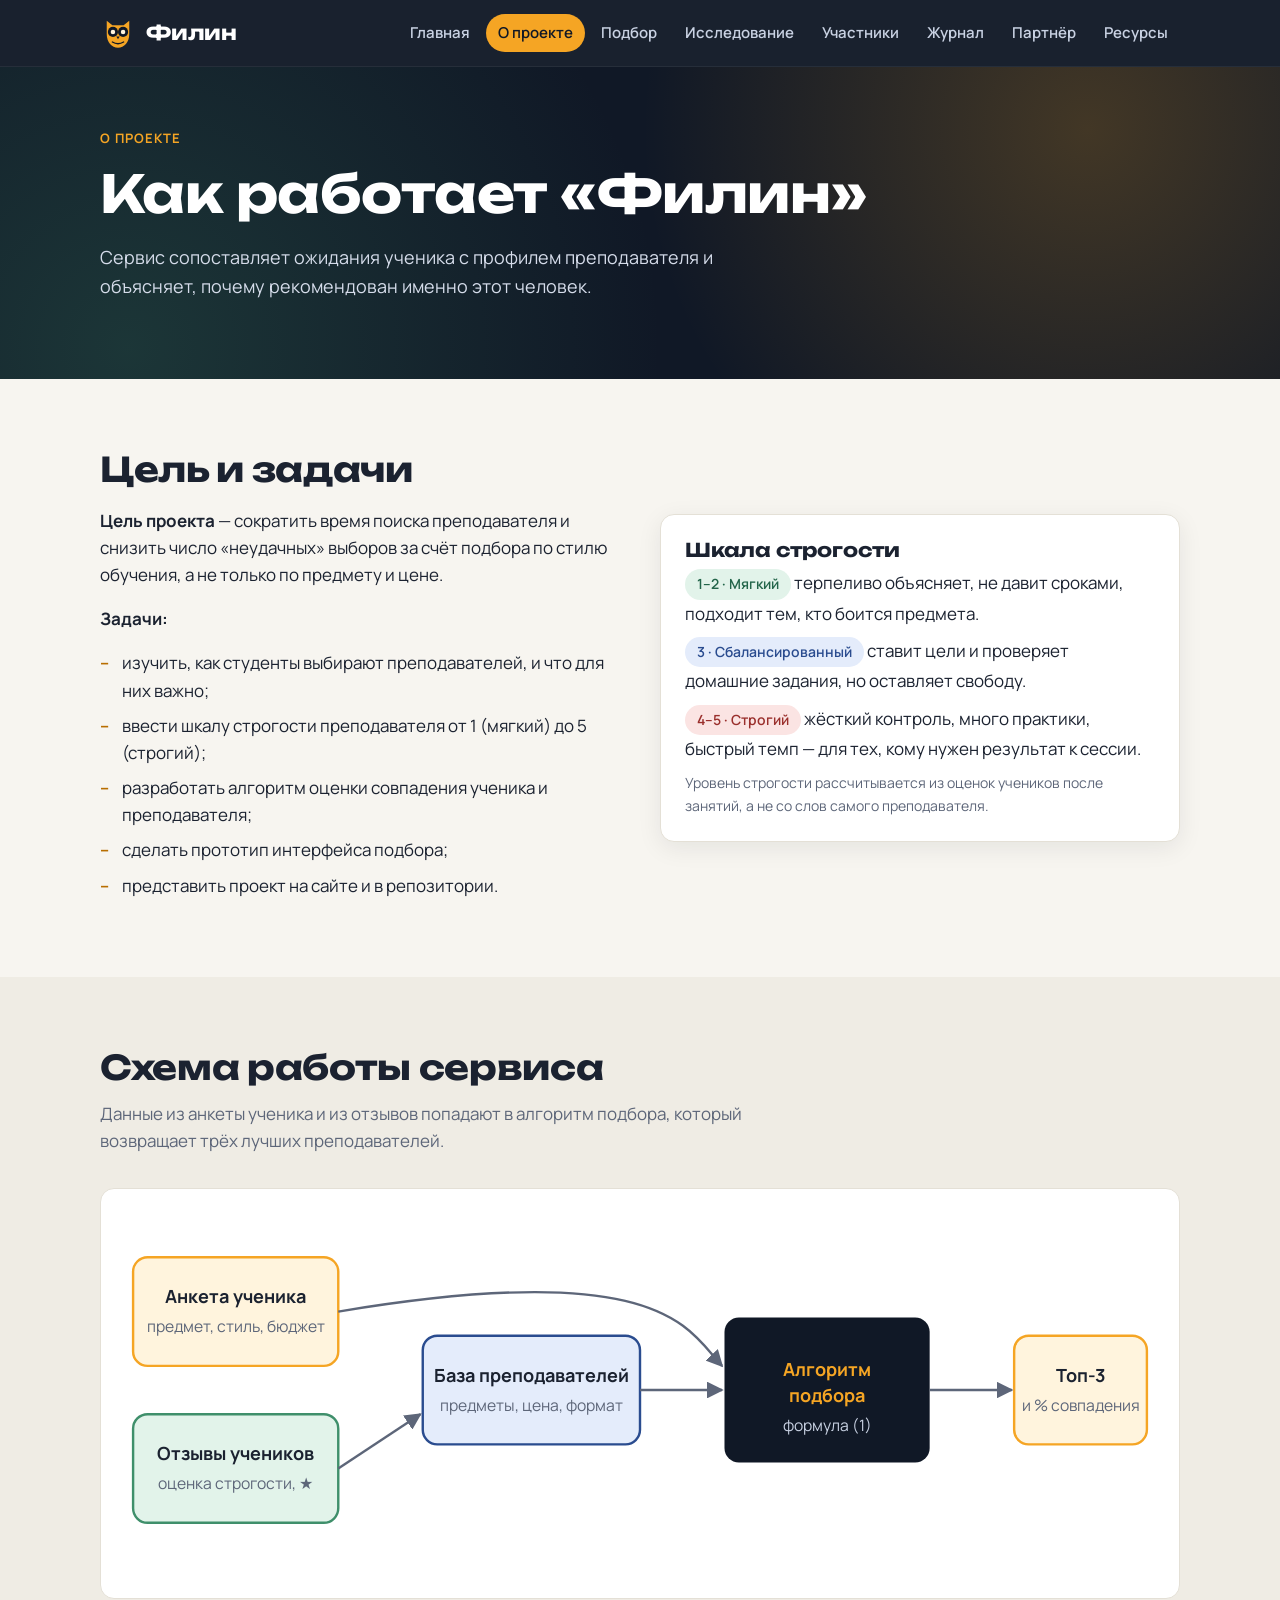
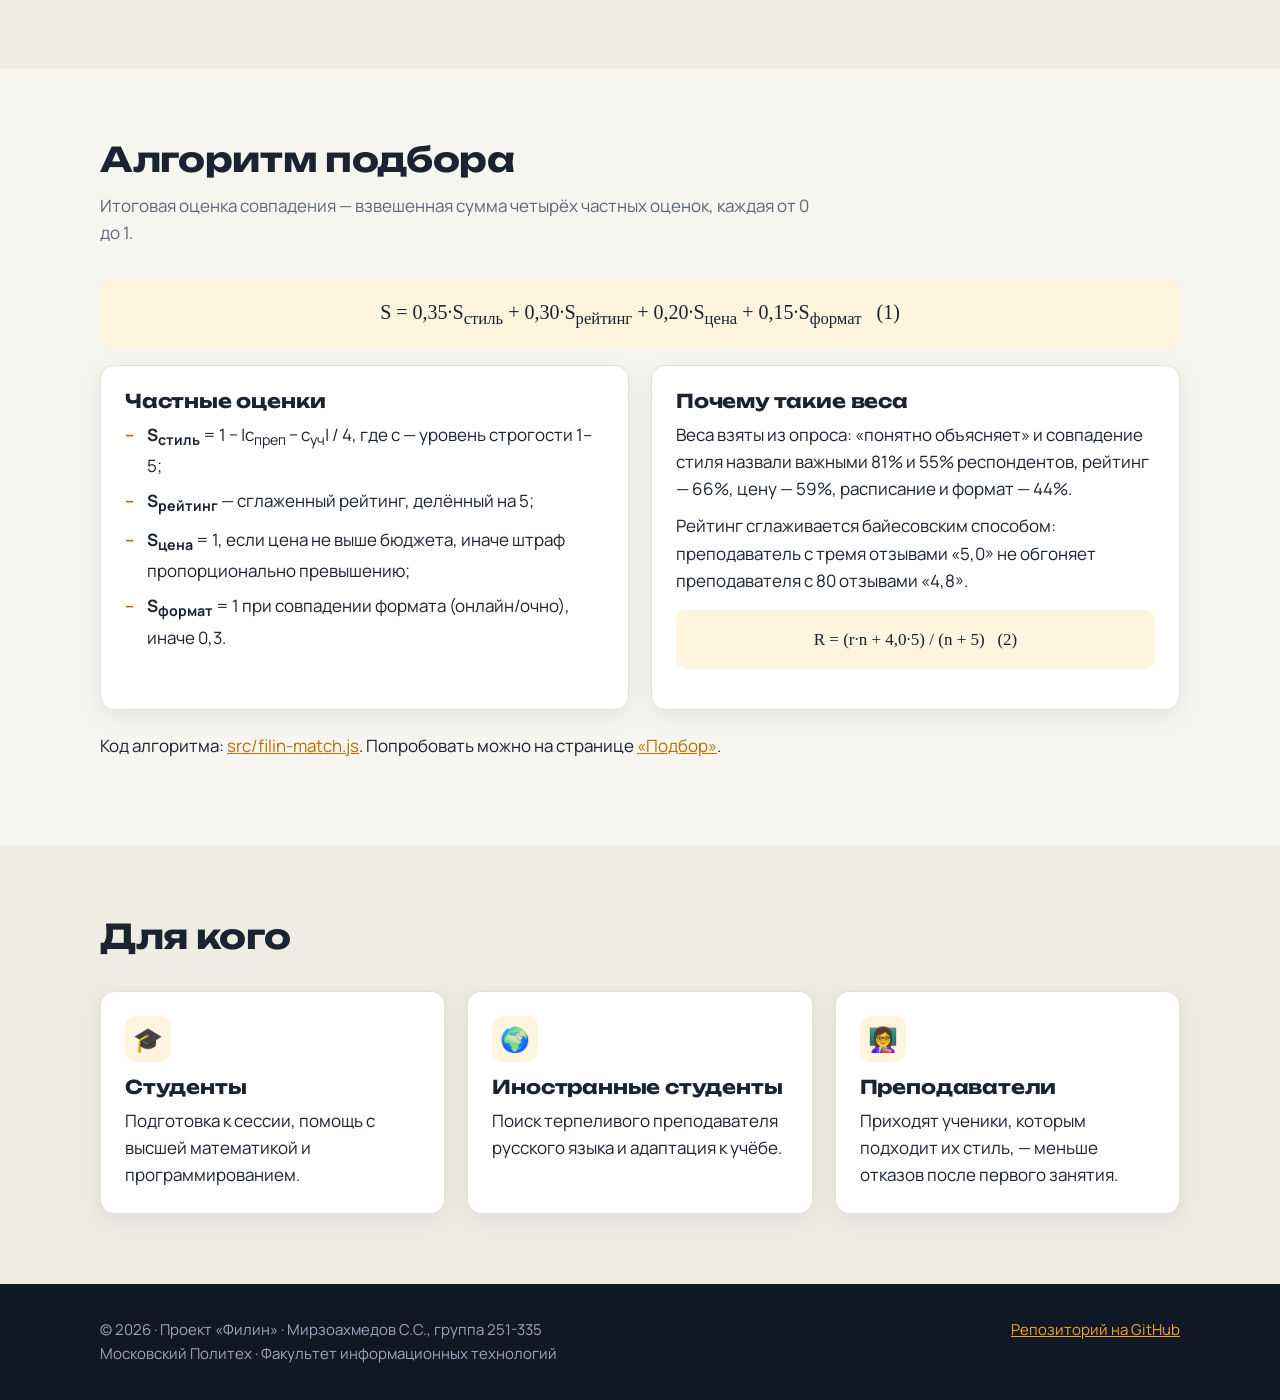
==== site/about.html @ 84984434 "site: главная и страница «О проекте» Co-Authored-By: Claude Opus 5.5 <noreply@anthropic.com>" ====
<!DOCTYPE html>
<html lang="ru">
<head>
  <meta charset="UTF-8">
  <meta name="viewport" content="width=device-width, initial-scale=1">
  <title>О проекте — Филин</title>
  <meta name="description" content="Филин — сервис подбора преподавателя под стиль обучения студента. Проект по дисциплине «Проектная деятельность», Московский Политех.">
  <link rel="icon" href="images/owl.svg" type="image/svg+xml">
  <link rel="preconnect" href="https://fonts.googleapis.com">
  <link rel="preconnect" href="https://fonts.gstatic.com" crossorigin>
  <link href="https://fonts.googleapis.com/css2?family=Manrope:wght@400;600;700;800&family=Unbounded:wght@600;700&display=swap" rel="stylesheet">
  <link rel="stylesheet" href="css/style.css">
</head>
<body>
  <header class="site-header">
    <div class="wrap">
      <a class="brand" href="index.html"><svg viewBox="0 0 64 64" aria-hidden="true"><path d="M12 10l10 8h20l10-8v24c0 14-9 24-20 24S12 48 12 34z" fill="#f5a524"/><circle cx="23" cy="30" r="9" fill="#101826"/><circle cx="41" cy="30" r="9" fill="#101826"/><circle cx="23" cy="30" r="4" fill="#fff4dd"/><circle cx="41" cy="30" r="4" fill="#fff4dd"/><path d="M29 38l3 5 3-5z" fill="#101826"/><path d="M22 48q10 6 20 0" stroke="#101826" stroke-width="2.5" fill="none" stroke-linecap="round"/></svg><span>Филин</span></a>
      <button class="nav-toggle" aria-expanded="false" aria-label="Меню">Меню</button>
      <nav class="nav">
        <a href="index.html">Главная</a>
        <a href="about.html" class="active">О проекте</a>
        <a href="match.html">Подбор</a>
        <a href="survey.html">Исследование</a>
        <a href="members.html">Участники</a>
        <a href="journal.html">Журнал</a>
        <a href="partner.html">Партнёр</a>
        <a href="resources.html">Ресурсы</a>
      </nav>
    </div>
  </header>

  <section class="hero page-hero">
    <div class="wrap">
      <div>
        <span class="eyebrow">О проекте</span>
        <h1>Как работает «Филин»</h1>
        <p class="lead">Сервис сопоставляет ожидания ученика с профилем преподавателя и объясняет, почему рекомендован именно этот человек.</p>
      </div>
    </div>
  </section>
  <section>
    <div class="wrap split">
      <div>
        <h2>Цель и задачи</h2>
        <p><b>Цель проекта</b> — сократить время поиска преподавателя и снизить число «неудачных» выборов за счёт подбора по стилю обучения, а не только по предмету и цене.</p>
        <p><b>Задачи:</b></p>
        <ul class="list-dash">
          <li>изучить, как студенты выбирают преподавателей, и что для них важно;</li>
          <li>ввести шкалу строгости преподавателя от 1 (мягкий) до 5 (строгий);</li>
          <li>разработать алгоритм оценки совпадения ученика и преподавателя;</li>
          <li>сделать прототип интерфейса подбора;</li>
          <li>представить проект на сайте и в репозитории.</li>
        </ul>
      </div>
      <div class="card">
        <h3>Шкала строгости</h3>
        <p><span class="chip green">1–2 · Мягкий</span> терпеливо объясняет, не давит сроками, подходит тем, кто боится предмета.</p>
        <p><span class="chip blue">3 · Сбалансированный</span> ставит цели и проверяет домашние задания, но оставляет свободу.</p>
        <p><span class="chip red">4–5 · Строгий</span> жёсткий контроль, много практики, быстрый темп — для тех, кому нужен результат к сессии.</p>
        <p class="note">Уровень строгости рассчитывается из оценок учеников после занятий, а не со слов самого преподавателя.</p>
      </div>
    </div>
  </section>

  <section class="alt">
    <div class="wrap">
      <div class="section-head"><h2>Схема работы сервиса</h2><p>Данные из анкеты ученика и из отзывов попадают в алгоритм подбора, который возвращает трёх лучших преподавателей.</p></div>
      <div class="diagram"><svg viewBox="0 0 860 300" role="img" aria-label="Схема работы сервиса Филин">
<defs><marker id="ar" viewBox="0 0 10 10" refX="9" refY="5" markerWidth="7" markerHeight="7" orient="auto"><path d="M0 0L10 5L0 10z" fill="#5d6679"/></marker></defs>
<g font-family="Manrope, sans-serif" font-size="15" text-anchor="middle">
<rect x="10" y="40" width="170" height="90" rx="12" fill="#fff4dd" stroke="#f5a524" stroke-width="2"/>
<text x="95" y="78" font-weight="700" fill="#1b2230">Анкета ученика</text><text x="95" y="102" fill="#5d6679" font-size="13">предмет, стиль, бюджет</text>
<rect x="10" y="170" width="170" height="90" rx="12" fill="#e2f3ea" stroke="#3f8f6b" stroke-width="2"/>
<text x="95" y="208" font-weight="700" fill="#1b2230">Отзывы учеников</text><text x="95" y="232" fill="#5d6679" font-size="13">оценка строгости, ★</text>
<rect x="250" y="105" width="180" height="90" rx="12" fill="#e4ecfb" stroke="#2a4c8f" stroke-width="2"/>
<text x="340" y="143" font-weight="700" fill="#1b2230">База преподавателей</text><text x="340" y="167" fill="#5d6679" font-size="13">предметы, цена, формат</text>
<rect x="500" y="90" width="170" height="120" rx="12" fill="#101826"/>
<text x="585" y="138" font-weight="700" fill="#f5a524">Алгоритм</text><text x="585" y="160" font-weight="700" fill="#f5a524">подбора</text><text x="585" y="184" fill="#c8d1e2" font-size="13">формула (1)</text>
<rect x="740" y="105" width="110" height="90" rx="12" fill="#fff4dd" stroke="#f5a524" stroke-width="2"/>
<text x="795" y="143" font-weight="700" fill="#1b2230">Топ-3</text><text x="795" y="167" fill="#5d6679" font-size="13">и % совпадения</text>
<path d="M180 85 C 450 40, 470 100, 498 130" stroke="#5d6679" stroke-width="2" fill="none" marker-end="url(#ar)"/>
<path d="M180 215 L 248 170" stroke="#5d6679" stroke-width="2" fill="none" marker-end="url(#ar)"/>
<path d="M430 150 L 498 150" stroke="#5d6679" stroke-width="2" fill="none" marker-end="url(#ar)"/>
<path d="M670 150 L 738 150" stroke="#5d6679" stroke-width="2" fill="none" marker-end="url(#ar)"/>
</g></svg></div>
    </div>
  </section>

  <section>
    <div class="wrap">
      <div class="section-head"><h2>Алгоритм подбора</h2><p>Итоговая оценка совпадения — взвешенная сумма четырёх частных оценок, каждая от 0 до 1.</p></div>
      <div class="formula">S = 0,35·S<sub>стиль</sub> + 0,30·S<sub>рейтинг</sub> + 0,20·S<sub>цена</sub> + 0,15·S<sub>формат</sub> &nbsp;&nbsp;(1)</div>
      <div class="grid two">
        <div class="card"><h3>Частные оценки</h3>
          <ul class="list-dash">
            <li><b>S<sub>стиль</sub></b> = 1 − |c<sub>преп</sub> − c<sub>уч</sub>| / 4, где c — уровень строгости 1–5;</li>
            <li><b>S<sub>рейтинг</sub></b> — сглаженный рейтинг, делённый на 5;</li>
            <li><b>S<sub>цена</sub></b> = 1, если цена не выше бюджета, иначе штраф пропорционально превышению;</li>
            <li><b>S<sub>формат</sub></b> = 1 при совпадении формата (онлайн/очно), иначе 0,3.</li>
          </ul>
        </div>
        <div class="card"><h3>Почему такие веса</h3>
          <p>Веса взяты из опроса: «понятно объясняет» и совпадение стиля назвали важными 81% и 55% респондентов, рейтинг — 66%, цену — 59%, расписание и формат — 44%.</p>
          <p>Рейтинг сглаживается байесовским способом: преподаватель с тремя отзывами «5,0» не обгоняет преподавателя с 80 отзывами «4,8».</p>
          <div class="formula" style="font-size:17px">R = (r·n + 4,0·5) / (n + 5) &nbsp;&nbsp;(2)</div>
        </div>
      </div>
      <p style="margin-top:22px">Код алгоритма: <a href="https://github.com/sardor2211-bit/practice-2025-1/blob/master/src/filin-match.js">src/filin-match.js</a>. Попробовать можно на странице <a href="match.html">«Подбор»</a>.</p>
    </div>
  </section>

  <section class="alt">
    <div class="wrap">
      <div class="section-head"><h2>Для кого</h2></div>
      <div class="grid three">
        <div class="card"><div class="icon">🎓</div><h3>Студенты</h3><p>Подготовка к сессии, помощь с высшей математикой и программированием.</p></div>
        <div class="card"><div class="icon">🌍</div><h3>Иностранные студенты</h3><p>Поиск терпеливого преподавателя русского языка и адаптация к учёбе.</p></div>
        <div class="card"><div class="icon">👩‍🏫</div><h3>Преподаватели</h3><p>Приходят ученики, которым подходит их стиль, — меньше отказов после первого занятия.</p></div>
      </div>
    </div>
  </section>


  <footer class="site-footer">
    <div class="wrap">
      <div>© 2026 · Проект «Филин» · Мирзоахмедов С.С., группа 251-335<br>Московский Политех · Факультет информационных технологий</div>
      <div><a href="https://github.com/sardor2211-bit/practice-2025-1">Репозиторий на GitHub</a></div>
    </div>
  </footer>
  <script src="js/main.js"></script>
</body>
</html>
---- site/css/style.css ----
/* Филин — сайт проекта по дисциплине «Проектная деятельность» */

:root {
  --night: #101826;
  --night-2: #182235;
  --night-3: #22304a;
  --amber: #f5a524;
  --amber-soft: #fff4dd;
  --moss: #3f8f6b;
  --rose: #d9534f;
  --ink: #1b2230;
  --muted: #5d6679;
  --paper: #f7f5f0;
  --card: #ffffff;
  --line: #e4e0d6;
  --radius: 14px;
  --shadow: 0 6px 24px rgba(16, 24, 38, .08);
  --wrap: 1120px;
}

* { box-sizing: border-box; }

html { scroll-behavior: smooth; }

body {
  margin: 0;
  font-family: "Manrope", "Segoe UI", Arial, sans-serif;
  font-size: 17px;
  line-height: 1.6;
  color: var(--ink);
  background: var(--paper);
}

img { max-width: 100%; display: block; }

a { color: #b86e00; }
a:hover { color: var(--night); }

h1, h2, h3, .brand {
  font-family: "Unbounded", "Manrope", sans-serif;
  line-height: 1.2;
  letter-spacing: -.01em;
}

h1 { font-size: clamp(30px, 5vw, 52px); margin: 0 0 18px; }
h2 { font-size: clamp(24px, 3.2vw, 34px); margin: 0 0 12px; }
h3 { font-size: 19px; margin: 0 0 8px; }

.wrap { max-width: var(--wrap); margin: 0 auto; padding: 0 20px; }

/* ---------- Шапка ---------- */

.site-header {
  position: sticky;
  top: 0;
  z-index: 50;
  background: rgba(16, 24, 38, .96);
  backdrop-filter: blur(6px);
  border-bottom: 1px solid rgba(255, 255, 255, .06);
}

.site-header .wrap {
  display: flex;
  align-items: center;
  justify-content: space-between;
  gap: 16px;
  min-height: 66px;
}

.brand {
  display: flex;
  align-items: center;
  gap: 10px;
  color: #fff;
  text-decoration: none;
  font-size: 20px;
  font-weight: 700;
}

.brand svg { width: 36px; height: 36px; }
.brand:hover { color: var(--amber); }

.nav { display: flex; flex-wrap: wrap; gap: 4px; }

.nav a {
  color: #c9d2e3;
  text-decoration: none;
  font-size: 15px;
  font-weight: 600;
  padding: 7px 12px;
  border-radius: 999px;
}

.nav a:hover { color: #fff; background: var(--night-3); }
.nav a.active { color: var(--night); background: var(--amber); }

.nav-toggle { display: none; }

/* ---------- Первый экран ---------- */

.hero {
  position: relative;
  overflow: hidden;
  color: #fff;
  background:
    radial-gradient(circle at 85% 20%, rgba(245, 165, 36, .22), transparent 40%),
    radial-gradient(circle at 10% 90%, rgba(63, 143, 107, .25), transparent 45%),
    var(--night);
  padding: 80px 0 90px;
}

.hero .wrap {
  display: grid;
  grid-template-columns: 1.25fr .75fr;
  gap: 40px;
  align-items: center;
}

.hero p.lead { font-size: 20px; color: #d5dcea; max-width: 620px; }

.eyebrow {
  display: inline-block;
  font-size: 13px;
  font-weight: 700;
  letter-spacing: .08em;
  text-transform: uppercase;
  color: var(--amber);
  margin-bottom: 14px;
}

.hero-owl { justify-self: center; width: min(320px, 80%); }

.page-hero { padding: 56px 0 60px; }
.page-hero .wrap { grid-template-columns: 1fr; }
.page-hero p.lead { font-size: 18px; }

.btns { display: flex; flex-wrap: wrap; gap: 12px; margin-top: 26px; }

.btn {
  display: inline-block;
  padding: 12px 22px;
  border-radius: 999px;
  font-weight: 700;
  text-decoration: none;
  border: 2px solid var(--amber);
  background: var(--amber);
  color: var(--night);
  cursor: pointer;
  font-family: inherit;
  font-size: 16px;
}

.btn:hover { background: #ffb940; color: var(--night); }
.btn.ghost { background: transparent; color: var(--amber); }
.btn.ghost:hover { background: rgba(245, 165, 36, .12); }

.meta-row { display: flex; flex-wrap: wrap; gap: 10px; margin-top: 22px; }

.chip {
  display: inline-block;
  padding: 4px 12px;
  border-radius: 999px;
  font-size: 14px;
  font-weight: 600;
  background: rgba(255, 255, 255, .1);
  color: #e6ebf5;
}

.chip.light { background: var(--amber-soft); color: #7a4a00; }
.chip.green { background: #e2f3ea; color: #23654a; }
.chip.red { background: #fbe4e3; color: #9a2f2c; }
.chip.blue { background: #e4ecfb; color: #2a4c8f; }

/* ---------- Секции ---------- */

section { padding: 70px 0; }
section.alt { background: #efece4; }
section.dark { background: var(--night-2); color: #fff; }
section.dark p { color: #cfd7e6; }

.section-head { max-width: 720px; margin-bottom: 34px; }
.section-head p { color: var(--muted); margin: 0; }
section.dark .section-head p { color: #b8c2d6; }

.grid { display: grid; gap: 22px; }
.grid.two { grid-template-columns: repeat(2, 1fr); }
.grid.three { grid-template-columns: repeat(3, 1fr); }
.grid.four { grid-template-columns: repeat(4, 1fr); }

.card {
  background: var(--card);
  border: 1px solid var(--line);
  border-radius: var(--radius);
  padding: 24px;
  box-shadow: var(--shadow);
}

.card p { margin: 0 0 10px; }
.card p:last-child { margin-bottom: 0; }

.card .icon {
  width: 46px;
  height: 46px;
  border-radius: 12px;
  display: grid;
  place-items: center;
  background: var(--amber-soft);
  font-size: 24px;
  margin-bottom: 14px;
}

.stat {
  text-align: center;
  padding: 22px 12px;
  border-radius: var(--radius);
  background: var(--night-3);
}

.stat b {
  display: block;
  font-family: "Unbounded", sans-serif;
  font-size: 34px;
  color: var(--amber);
}

.stat span { color: #c8d1e2; font-size: 15px; }

.split {
  display: grid;
  grid-template-columns: 1fr 1fr;
  gap: 40px;
  align-items: center;
}

.list-dash { list-style: none; padding: 0; margin: 0; }
.list-dash li { position: relative; padding-left: 22px; margin-bottom: 8px; }
.list-dash li::before { content: "–"; position: absolute; left: 0; color: #b86e00; font-weight: 700; }

.steps { counter-reset: step; list-style: none; padding: 0; margin: 0; }

.steps li {
  counter-increment: step;
  position: relative;
  padding: 0 0 22px 58px;
}

.steps li::before {
  content: counter(step);
  position: absolute;
  left: 0;
  top: 0;
  width: 40px;
  height: 40px;
  border-radius: 50%;
  background: var(--amber);
  color: var(--night);
  font-weight: 800;
  display: grid;
  place-items: center;
}

figure { margin: 0; }

figure.photo img {
  border-radius: var(--radius);
  width: 100%;
  object-fit: cover;
  box-shadow: var(--shadow);
}

figure.photo figcaption {
  font-size: 14px;
  color: var(--muted);
  margin-top: 8px;
  text-align: center;
}

.diagram {
  background: var(--card);
  border: 1px solid var(--line);
  border-radius: var(--radius);
  padding: 20px;
  overflow-x: auto;
}

.diagram svg { width: 100%; height: auto; min-width: 560px; }

.formula {
  font-family: "Cambria Math", "Times New Roman", serif;
  font-size: 20px;
  text-align: center;
  background: var(--amber-soft);
  border-radius: 10px;
  padding: 16px;
  margin: 16px 0;
  overflow-x: auto;
}

pre {
  background: var(--night);
  color: #e8edf7;
  padding: 18px;
  border-radius: 10px;
  overflow-x: auto;
  font-size: 14px;
  line-height: 1.5;
}

code { font-family: "JetBrains Mono", Consolas, monospace; }

table.data {
  width: 100%;
  border-collapse: collapse;
  background: var(--card);
  border-radius: var(--radius);
  overflow: hidden;
  font-size: 15px;
}

table.data th, table.data td {
  text-align: left;
  padding: 10px 14px;
  border-bottom: 1px solid var(--line);
}

table.data th { background: var(--night-2); color: #fff; font-weight: 700; }

.table-wrap { overflow-x: auto; border-radius: var(--radius); box-shadow: var(--shadow); }

/* ---------- Графики опроса ---------- */

.bars { display: grid; gap: 12px; }

.bar-row {
  display: grid;
  grid-template-columns: 220px 1fr 52px;
  gap: 12px;
  align-items: center;
  font-size: 15px;
}

.bar-track { height: 16px; background: #ece8de; border-radius: 999px; overflow: hidden; }

.bar-fill {
  height: 100%;
  border-radius: 999px;
  background: var(--amber);
  width: 0;
  transition: width .9s ease;
}

.bar-fill.green { background: var(--moss); }
.bar-fill.navy { background: var(--night-3); }

.bar-row b { text-align: right; }

.donut-card { display: flex; align-items: center; gap: 24px; flex-wrap: wrap; }
.donut { width: 150px; height: 150px; flex: none; }

.legend { list-style: none; margin: 0; padding: 0; font-size: 15px; }
.legend li { display: flex; align-items: center; gap: 8px; margin-bottom: 6px; }
.legend i { width: 12px; height: 12px; border-radius: 3px; display: inline-block; flex: none; }

.note { font-size: 14px; color: var(--muted); }

/* ---------- Демо подбора ---------- */

.match-layout { display: grid; grid-template-columns: 340px 1fr; gap: 26px; align-items: start; }

.form-card label { display: block; font-weight: 700; font-size: 15px; margin: 14px 0 6px; }
.form-card label:first-of-type { margin-top: 0; }

.form-card select, .form-card input[type="number"] {
  width: 100%;
  padding: 10px 12px;
  border: 1px solid var(--line);
  border-radius: 10px;
  font-family: inherit;
  font-size: 16px;
  background: #fff;
}

.form-card input[type="range"] { width: 100%; accent-color: #d98a00; }

.range-labels { display: flex; justify-content: space-between; font-size: 13px; color: var(--muted); }

.style-value { font-weight: 700; color: #b86e00; }

.form-card .btn { width: 100%; margin-top: 20px; }

.results { display: grid; gap: 16px; }

.teacher {
  display: grid;
  grid-template-columns: 64px 1fr auto;
  gap: 16px;
  align-items: center;
}

.avatar {
  width: 64px;
  height: 64px;
  border-radius: 50%;
  display: grid;
  place-items: center;
  font-weight: 800;
  font-size: 22px;
  color: #fff;
  background: var(--night-3);
}

.teacher h3 { margin-bottom: 4px; }
.teacher .tags { display: flex; flex-wrap: wrap; gap: 6px; margin-top: 6px; }

.score { text-align: center; }

.score b {
  display: block;
  font-family: "Unbounded", sans-serif;
  font-size: 26px;
  color: var(--moss);
}

.score span { font-size: 12px; color: var(--muted); }

.teacher.top { border-color: var(--amber); border-width: 2px; }

.empty {
  text-align: center;
  color: var(--muted);
  padding: 40px 20px;
  border: 2px dashed var(--line);
  border-radius: var(--radius);
}

/* ---------- Журнал ---------- */

.timeline { position: relative; padding-left: 34px; }

.timeline::before {
  content: "";
  position: absolute;
  left: 11px;
  top: 6px;
  bottom: 6px;
  width: 2px;
  background: var(--line);
}

.post { position: relative; margin-bottom: 30px; }

.post::before {
  content: "";
  position: absolute;
  left: -30px;
  top: 26px;
  width: 16px;
  height: 16px;
  border-radius: 50%;
  background: var(--amber);
  border: 3px solid var(--paper);
}

.post time { font-weight: 700; color: #b86e00; font-size: 14px; }
.post .photos { display: grid; grid-template-columns: repeat(auto-fit, minmax(200px, 1fr)); gap: 12px; margin-top: 14px; }
.post .photos img { border-radius: 10px; aspect-ratio: 16 / 10; object-fit: cover; width: 100%; }

/* ---------- Участник ---------- */

.person { display: grid; grid-template-columns: 240px 1fr; gap: 30px; align-items: start; }

.person-badge {
  background: var(--night);
  color: #fff;
  border-radius: var(--radius);
  padding: 28px 20px;
  text-align: center;
}

.person-badge .avatar { width: 110px; height: 110px; font-size: 38px; margin: 0 auto 14px; background: var(--amber); color: var(--night); }
.person-badge p { color: #c8d1e2; font-size: 15px; margin: 4px 0; }

.contrib { display: grid; grid-template-columns: 1fr 110px; gap: 10px; padding: 12px 0; border-bottom: 1px solid var(--line); }
.contrib:last-child { border-bottom: 0; }
.contrib b.hours { text-align: right; color: #b86e00; }

.cert img { border-radius: 10px; border: 1px solid var(--line); box-shadow: var(--shadow); }

/* ---------- Ресурсы ---------- */

.res-list { list-style: none; padding: 0; margin: 0; }
.res-list li { padding: 14px 0; border-bottom: 1px solid var(--line); }
.res-list li:last-child { border-bottom: 0; }
.res-list a { font-weight: 700; text-decoration: none; }
.res-list span { display: block; font-size: 15px; color: var(--muted); }

/* ---------- Подвал ---------- */

.site-footer {
  background: var(--night);
  color: #9aa6bd;
  padding: 34px 0;
  font-size: 15px;
}

.site-footer .wrap { display: flex; flex-wrap: wrap; justify-content: space-between; gap: 16px; }
.site-footer a { color: var(--amber); }

/* ---------- Адаптив ---------- */

@media (max-width: 960px) {
  .grid.three, .grid.four { grid-template-columns: repeat(2, 1fr); }
  .match-layout, .person { grid-template-columns: 1fr; }
}

@media (max-width: 820px) {
  .nav-toggle {
    display: block;
    background: none;
    border: 1px solid #3a4867;
    color: #fff;
    border-radius: 10px;
    padding: 6px 12px;
    font-size: 15px;
    font-family: inherit;
    cursor: pointer;
  }

  .nav {
    display: none;
    position: absolute;
    left: 0;
    right: 0;
    top: 66px;
    flex-direction: column;
    background: var(--night);
    padding: 10px 16px 16px;
  }

  .nav.open { display: flex; }

  .hero { padding: 54px 0 60px; }
  .hero .wrap, .split, .grid.two { grid-template-columns: 1fr; }
  .hero-owl { width: 180px; order: -1; }
  .bar-row { grid-template-columns: 1fr 44px; }
  .bar-row .bar-track { grid-column: 1 / -1; grid-row: 2; }
  section { padding: 50px 0; }
}

@media (max-width: 560px) {
  body { font-size: 16px; }
  .wrap { padding: 0 16px; }
  .grid.three, .grid.four { grid-template-columns: 1fr; }
  .teacher { grid-template-columns: 52px 1fr; }
  .teacher .avatar { width: 52px; height: 52px; font-size: 18px; }
  .teacher .score { grid-column: 1 / -1; display: flex; gap: 10px; align-items: baseline; }
  .contrib { grid-template-columns: 1fr 80px; }
}

section.dark .card p { color: var(--muted); }
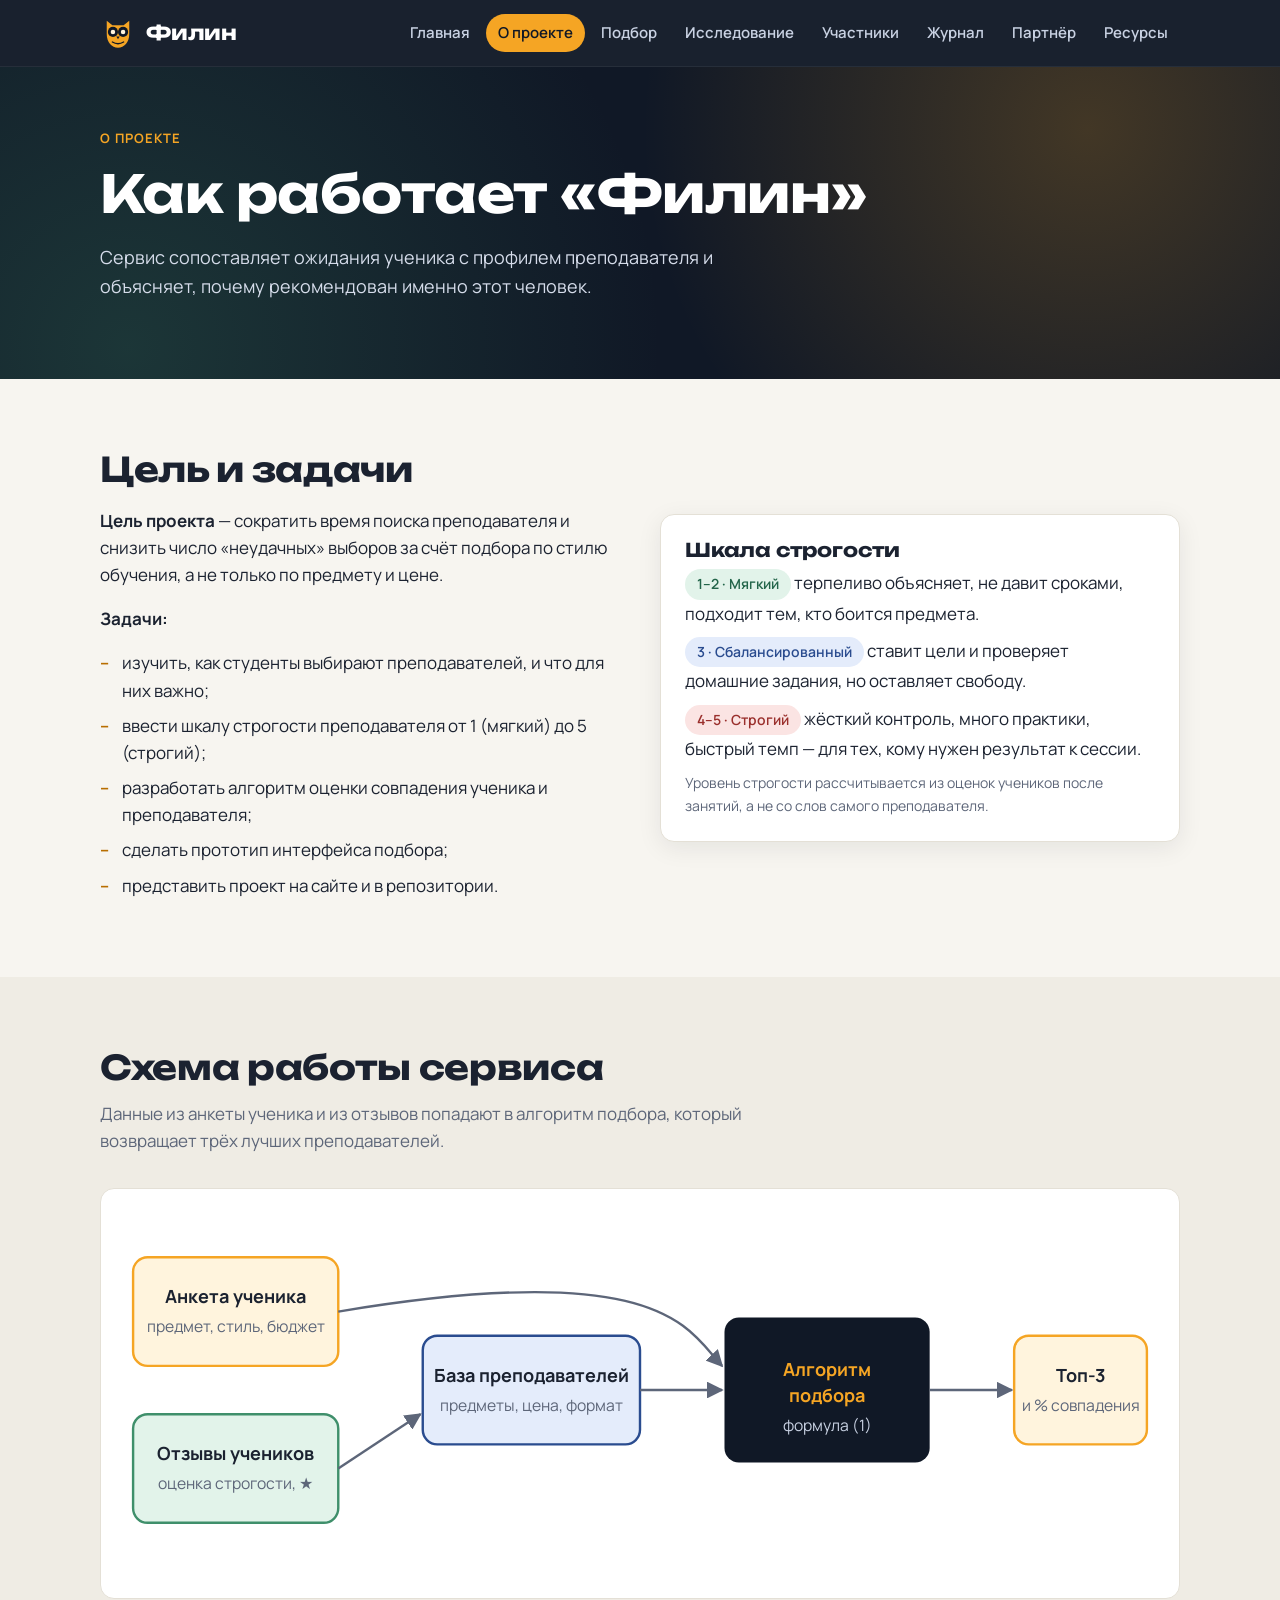
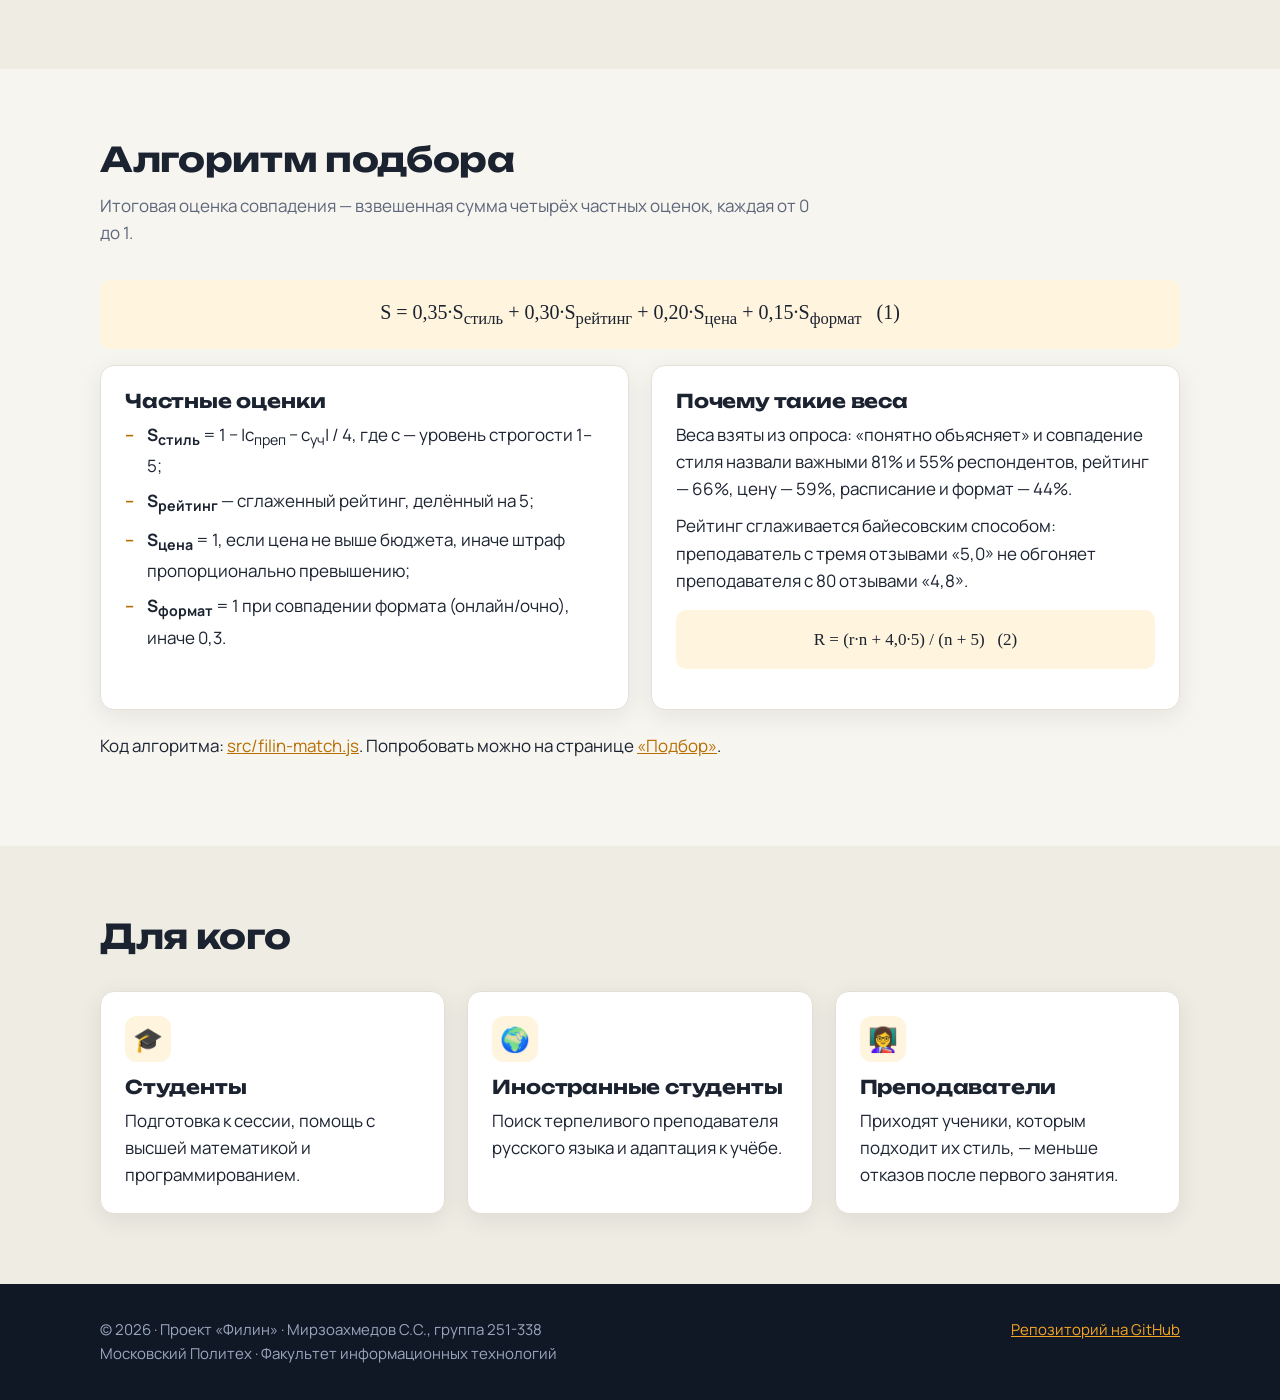
==== commit b1043a1d: "fix: номер группы 251-338 Co-Authored-By: Claude Opus 5.5 <noreply@anthropic.com>" ====
--- a/site/about.html
+++ b/site/about.html
@@ -105,7 +105,7 @@
           <div class="formula" style="font-size:17px">R = (r·n + 4,0·5) / (n + 5) &nbsp;&nbsp;(2)</div>
         </div>
       </div>
-      <p style="margin-top:22px">Код алгоритма: <a href="https://github.com/sardor2211-bit/practice-2025-1/blob/master/src/filin-match.js">src/filin-match.js</a>. Попробовать можно на странице <a href="match.html">«Подбор»</a>.</p>
+      <p style="margin-top:22px">Код алгоритма: <a href="https://github.com/sardor2211-bit/practice-2025-1/blob/main/src/filin-match.js">src/filin-match.js</a>. Попробовать можно на странице <a href="match.html">«Подбор»</a>.</p>
     </div>
   </section>
 
@@ -123,7 +123,7 @@
 
   <footer class="site-footer">
     <div class="wrap">
-      <div>© 2026 · Проект «Филин» · Мирзоахмедов С.С., группа 251-335<br>Московский Политех · Факультет информационных технологий</div>
+      <div>© 2026 · Проект «Филин» · Мирзоахмедов С.С., группа 251-338<br>Московский Политех · Факультет информационных технологий</div>
       <div><a href="https://github.com/sardor2211-bit/practice-2025-1">Репозиторий на GitHub</a></div>
     </div>
   </footer>
